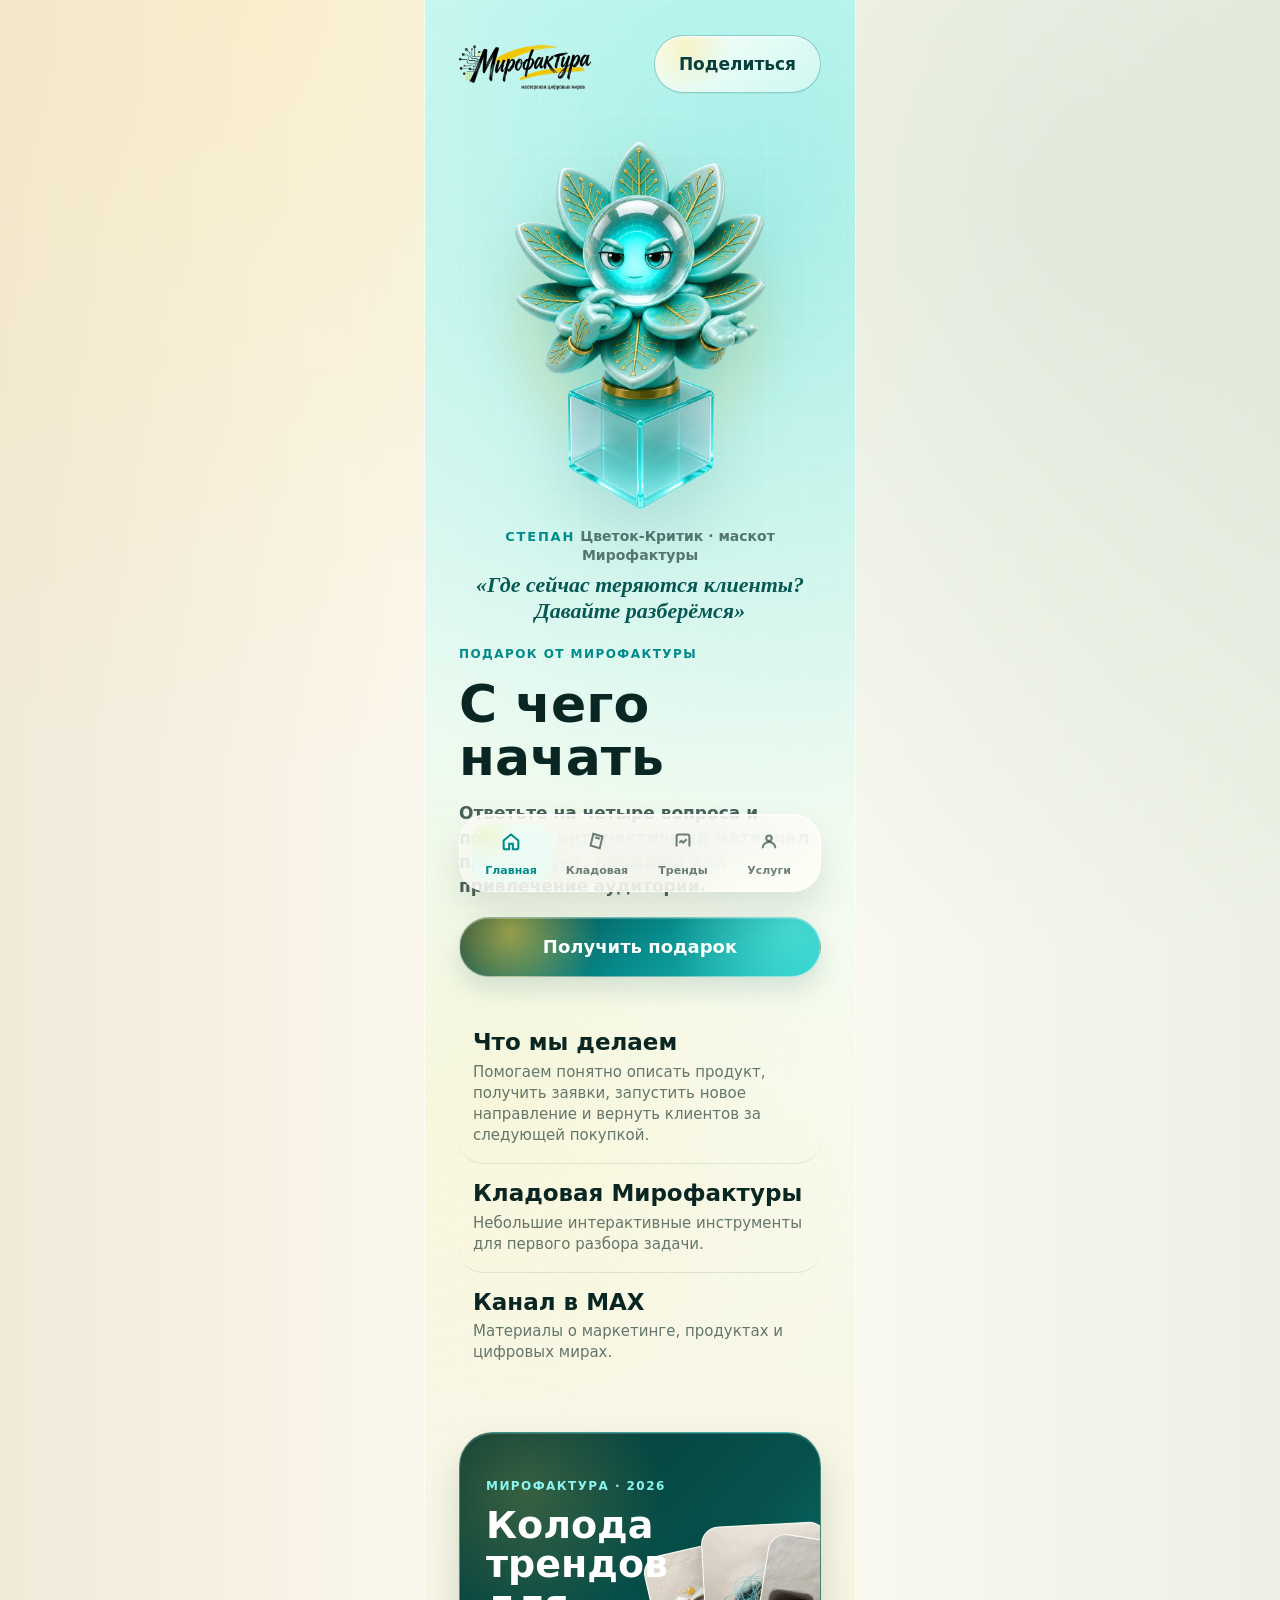
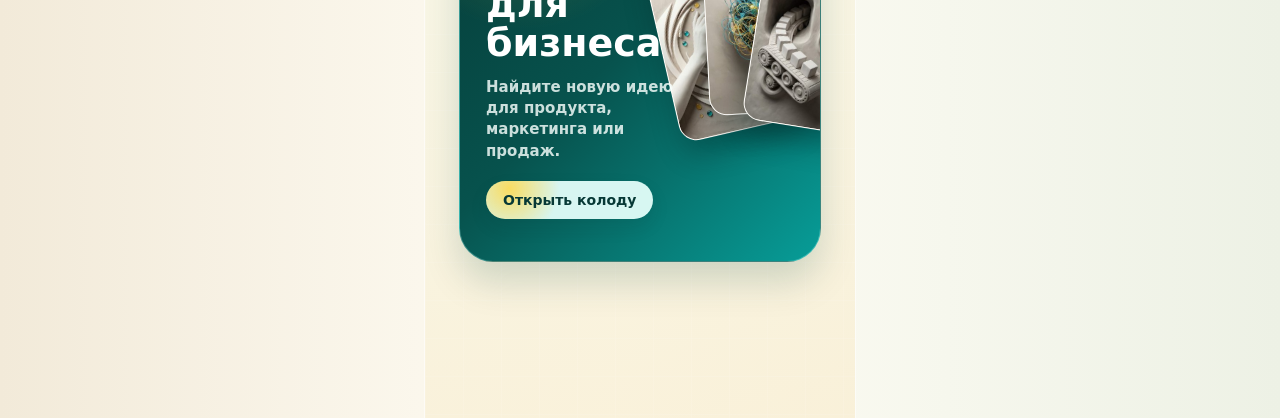
==== max/index.html @ 39ebfc90 "Fix route v2 result navigation and illustration" ====
<!doctype html>
<html lang="ru">
  <head>
    <meta charset="utf-8">
    <base href="../">
    <meta name="viewport" content="width=device-width, initial-scale=1, viewport-fit=cover">
    <title>Мирофактура — MAX</title>
    <meta name="description" content="Мирофактура соединяет маркетинг, технологии и геймдизайн. Помогаем понятно описать продукт, получить заявки, увеличить повторные продажи и сократить ручную работу.">
    <script src="https://st.max.ru/js/max-web-app.js"></script>
    <script>
      window.MIROFAKTURA_PLATFORM = 'max';
      window.MIROFAKTURA_ACCESS_MODE = 'open';
      if (new URLSearchParams(window.location.search).get('variant') === 'route-v2') {
        window.MIROFAKTURA_VARIANT = 'route-v2';
      }
      window.MIROFAKTURA_MAX_BOT_URL = 'https://max.ru/id590417093305_bot';
      window.MIROFAKTURA_MAX_CHANNEL_URL = 'https://max.ru/channel_mirofactura';
      window.MIROFAKTURA_MAX_LOAD_PROGRESS_URL = 'https://cb.multy.ai/api/v1/hook/app/b9c89cbdf0f21aa63c6111487770196a';
      window.MIROFAKTURA_MAX_SAVE_PROGRESS_URL = 'https://cb.multy.ai/api/v1/hook/app/bfbc41275aaab161df78a4d0b0f399af';
      window.MIROFAKTURA_MAX_FOLLOWUP_URL = 'https://cb.multy.ai/api/v1/hook/app/5e4036283a04be729b08a4b608677637';
    </script>
    <script src="./platform/platform-core.js?v=20260719-max-deploy-01"></script>
    <script src="./platform/max-adapter.js?v=20260724-referral-share-42"></script>
    <link rel="preload" href="./assets/logo-black-yellow.webp" as="image" type="image/webp">
    <link rel="preload" href="./assets/stepan-start.webp" as="image" type="image/webp">
    <link rel="preload" href="./assets/stepan-product-question.webp" as="image" type="image/webp">
    <link rel="prefetch" href="./assets/logo-black-aqua.webp" as="image" type="image/webp">
    <link rel="prefetch" href="./trend-deck-native.js?v=20260726-bonus-dialog-50" as="script">
    <link rel="prefetch" href="./trends-native.css?v=20260726-bonus-dialog-50" as="style">
    <link rel="stylesheet" href="./styles.css?v=20260726-bonus-dialog-50">
  </head>
  <body>
    <div class="app-loader" id="app-loader" role="status" aria-label="Загрузка Мирофактуры">
      <div class="app-loader__content">
        <img src="./assets/logo-black-yellow.webp" alt="" aria-hidden="true">
        <span class="app-loader__line" aria-hidden="true"></span>
      </div>
    </div>
    <script>
      window.__mirofakturaLoaderTimer = window.setTimeout(function () {
        document.getElementById('app-loader')?.classList.add('is-visible');
      }, 220);
    </script>
    <div id="app"></div>
    <script>
      (function () {
        const appScript = document.createElement('script');
        appScript.src = window.MIROFAKTURA_VARIANT === 'route-v2'
          ? './app.js?v=20260809-route-v2-result-nav-06'
          : './app.js?v=20260806-product-line-result-01';
        document.body.appendChild(appScript);
      }());
    </script>
  </body>
</html>
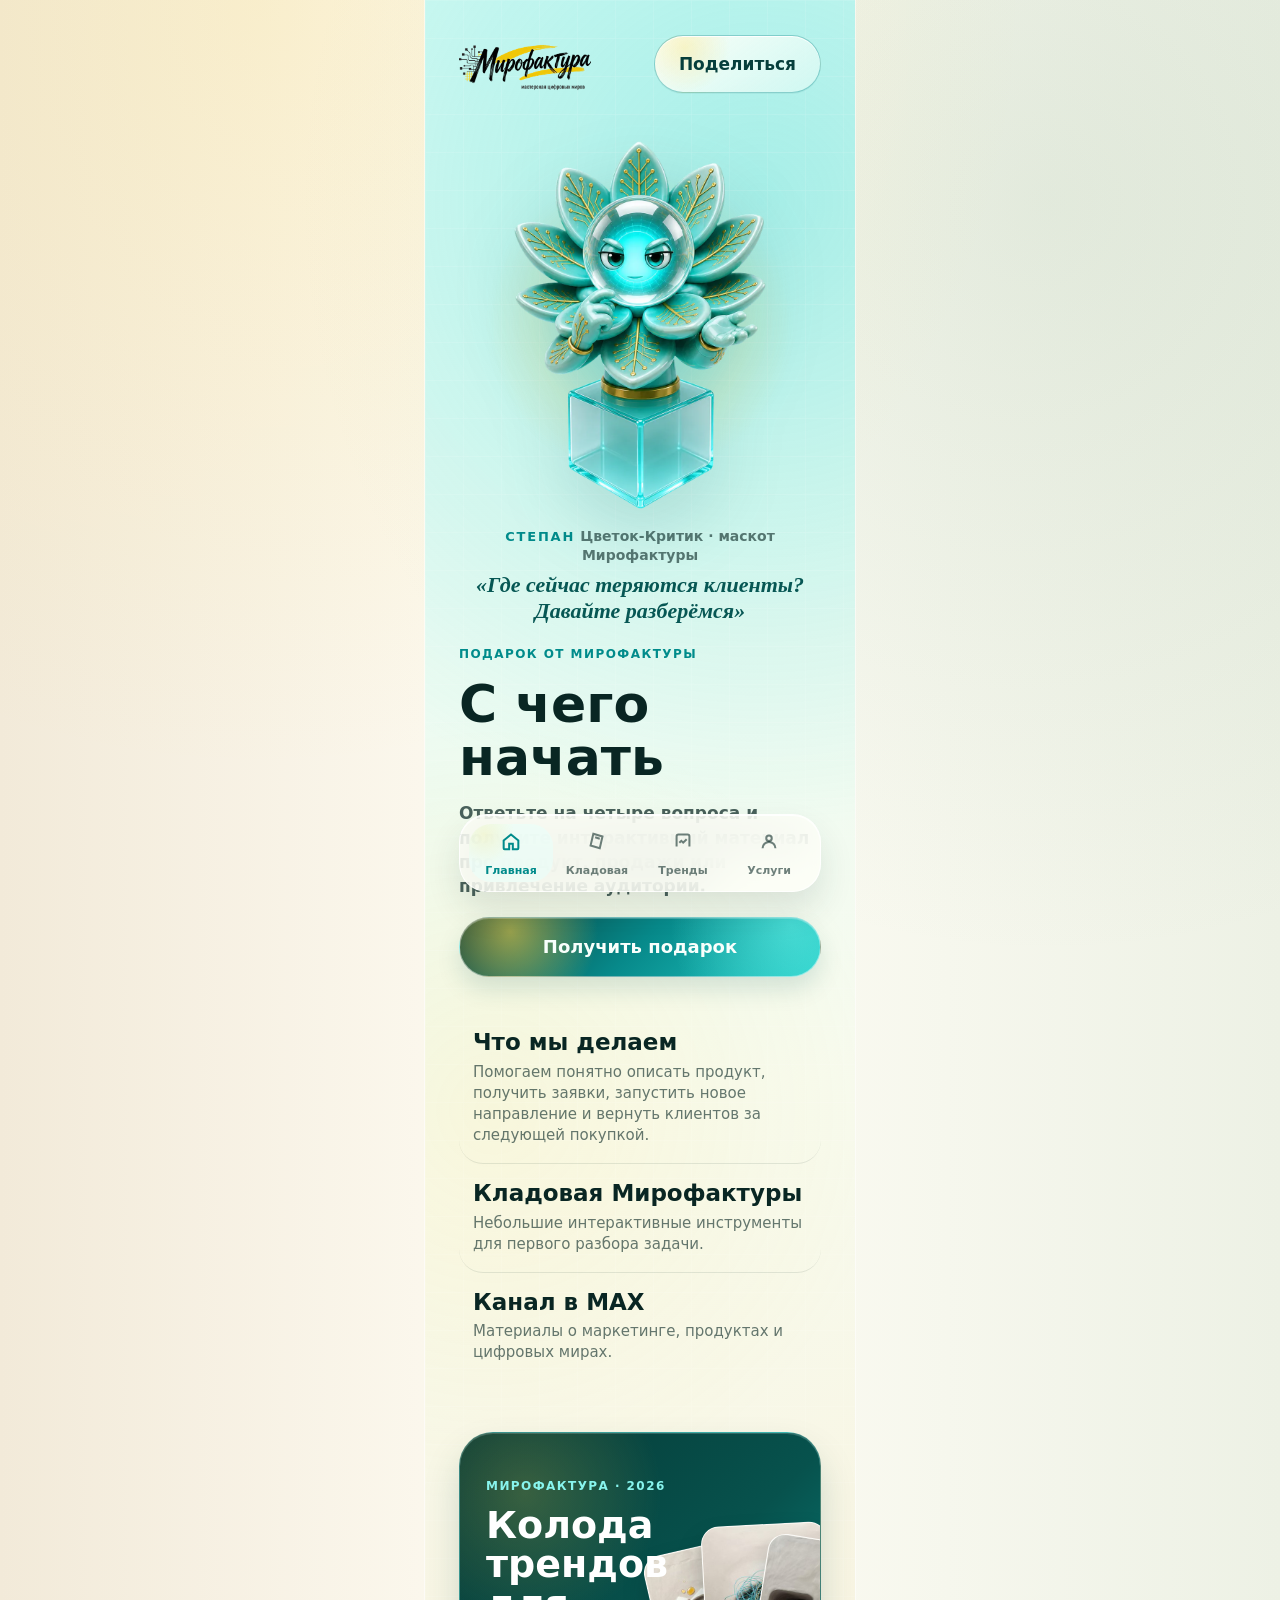
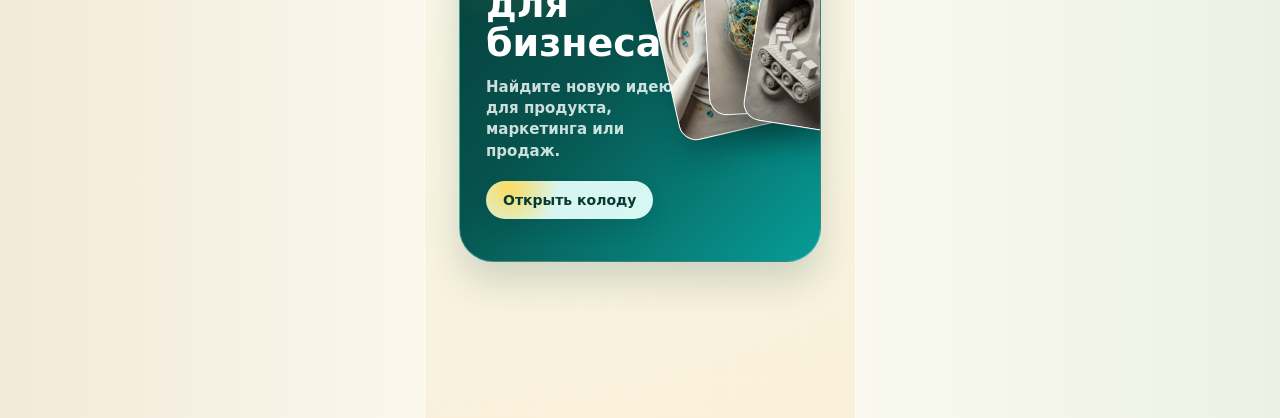
==== commit 013bbbb3: "Use transparent Stepan illustration in route v2" ====
--- a/max/index.html
+++ b/max/index.html
@@ -46,7 +46,7 @@
       (function () {
         const appScript = document.createElement('script');
         appScript.src = window.MIROFAKTURA_VARIANT === 'route-v2'
-          ? './app.js?v=20260809-route-v2-result-nav-06'
+          ? './app.js?v=20260809-route-v2-transparent-stepan-07'
           : './app.js?v=20260806-product-line-result-01';
         document.body.appendChild(appScript);
       }());
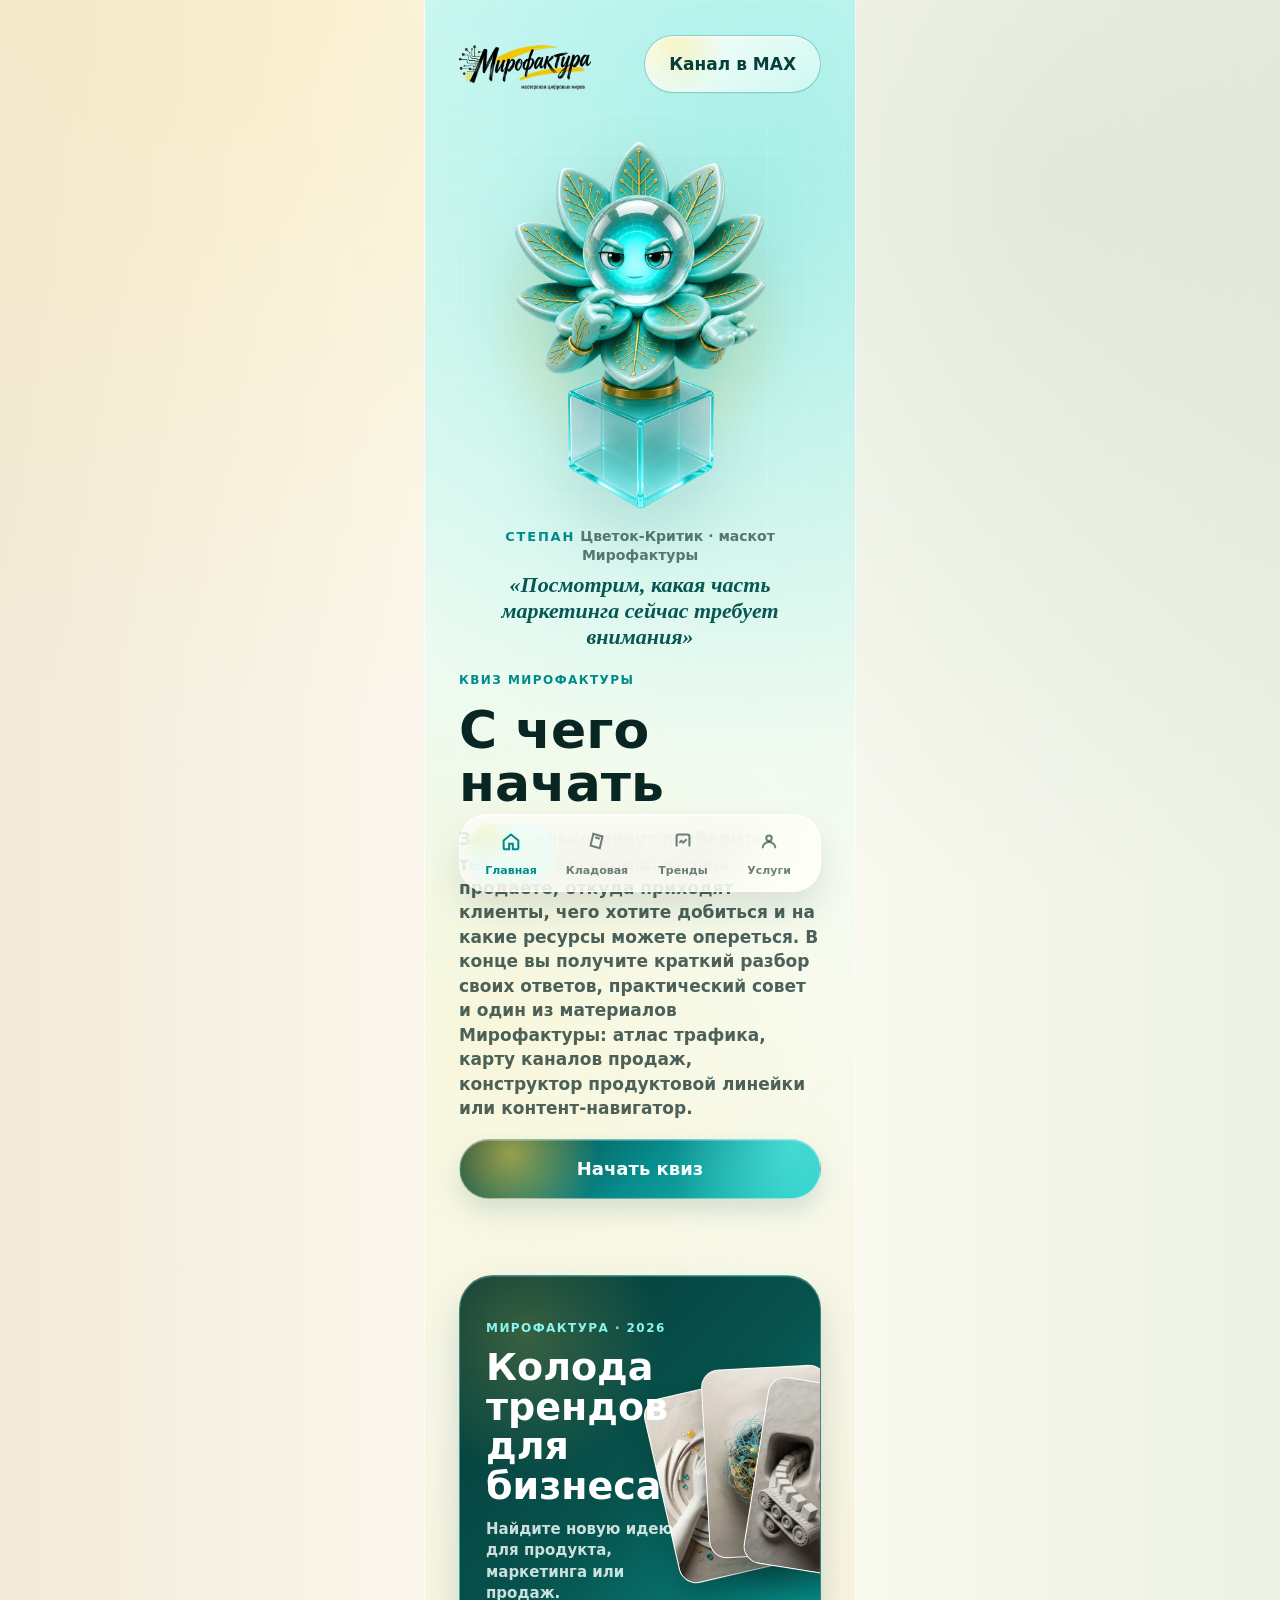
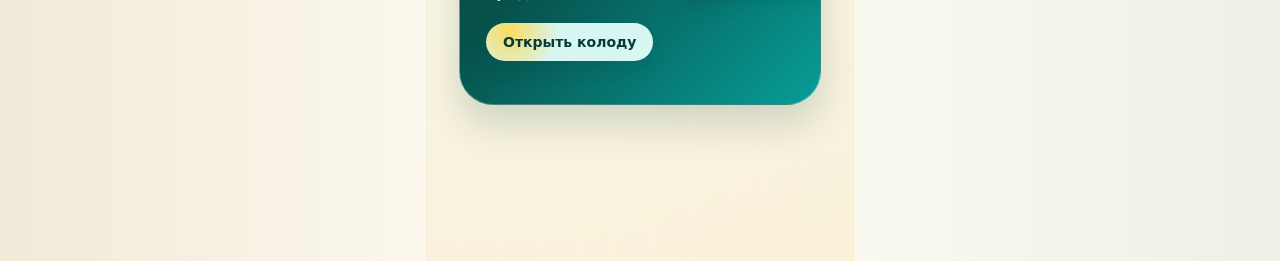
==== commit d0ea203c: "Promote route v2 to primary app" ====
--- a/max/index.html
+++ b/max/index.html
@@ -10,9 +10,7 @@
     <script>
       window.MIROFAKTURA_PLATFORM = 'max';
       window.MIROFAKTURA_ACCESS_MODE = 'open';
-      if (new URLSearchParams(window.location.search).get('variant') === 'route-v2') {
-        window.MIROFAKTURA_VARIANT = 'route-v2';
-      }
+      window.MIROFAKTURA_VARIANT = 'route-v2';
       window.MIROFAKTURA_MAX_BOT_URL = 'https://max.ru/id590417093305_bot';
       window.MIROFAKTURA_MAX_CHANNEL_URL = 'https://max.ru/channel_mirofactura';
       window.MIROFAKTURA_MAX_LOAD_PROGRESS_URL = 'https://cb.multy.ai/api/v1/hook/app/b9c89cbdf0f21aa63c6111487770196a';
@@ -28,6 +26,7 @@
     <link rel="prefetch" href="./trend-deck-native.js?v=20260726-bonus-dialog-50" as="script">
     <link rel="prefetch" href="./trends-native.css?v=20260726-bonus-dialog-50" as="style">
     <link rel="stylesheet" href="./styles.css?v=20260726-bonus-dialog-50">
+    <link rel="stylesheet" href="./route-v2.css?v=20260809-route-v2-transparent-stepan-07" data-mirofactura-variant="route-v2">
   </head>
   <body>
     <div class="app-loader" id="app-loader" role="status" aria-label="Загрузка Мирофактуры">
@@ -42,14 +41,6 @@
       }, 220);
     </script>
     <div id="app"></div>
-    <script>
-      (function () {
-        const appScript = document.createElement('script');
-        appScript.src = window.MIROFAKTURA_VARIANT === 'route-v2'
-          ? './app.js?v=20260809-route-v2-transparent-stepan-07'
-          : './app.js?v=20260806-product-line-result-01';
-        document.body.appendChild(appScript);
-      }());
-    </script>
+    <script src="./app.js?v=20260821-route-v2-primary-10"></script>
   </body>
 </html>
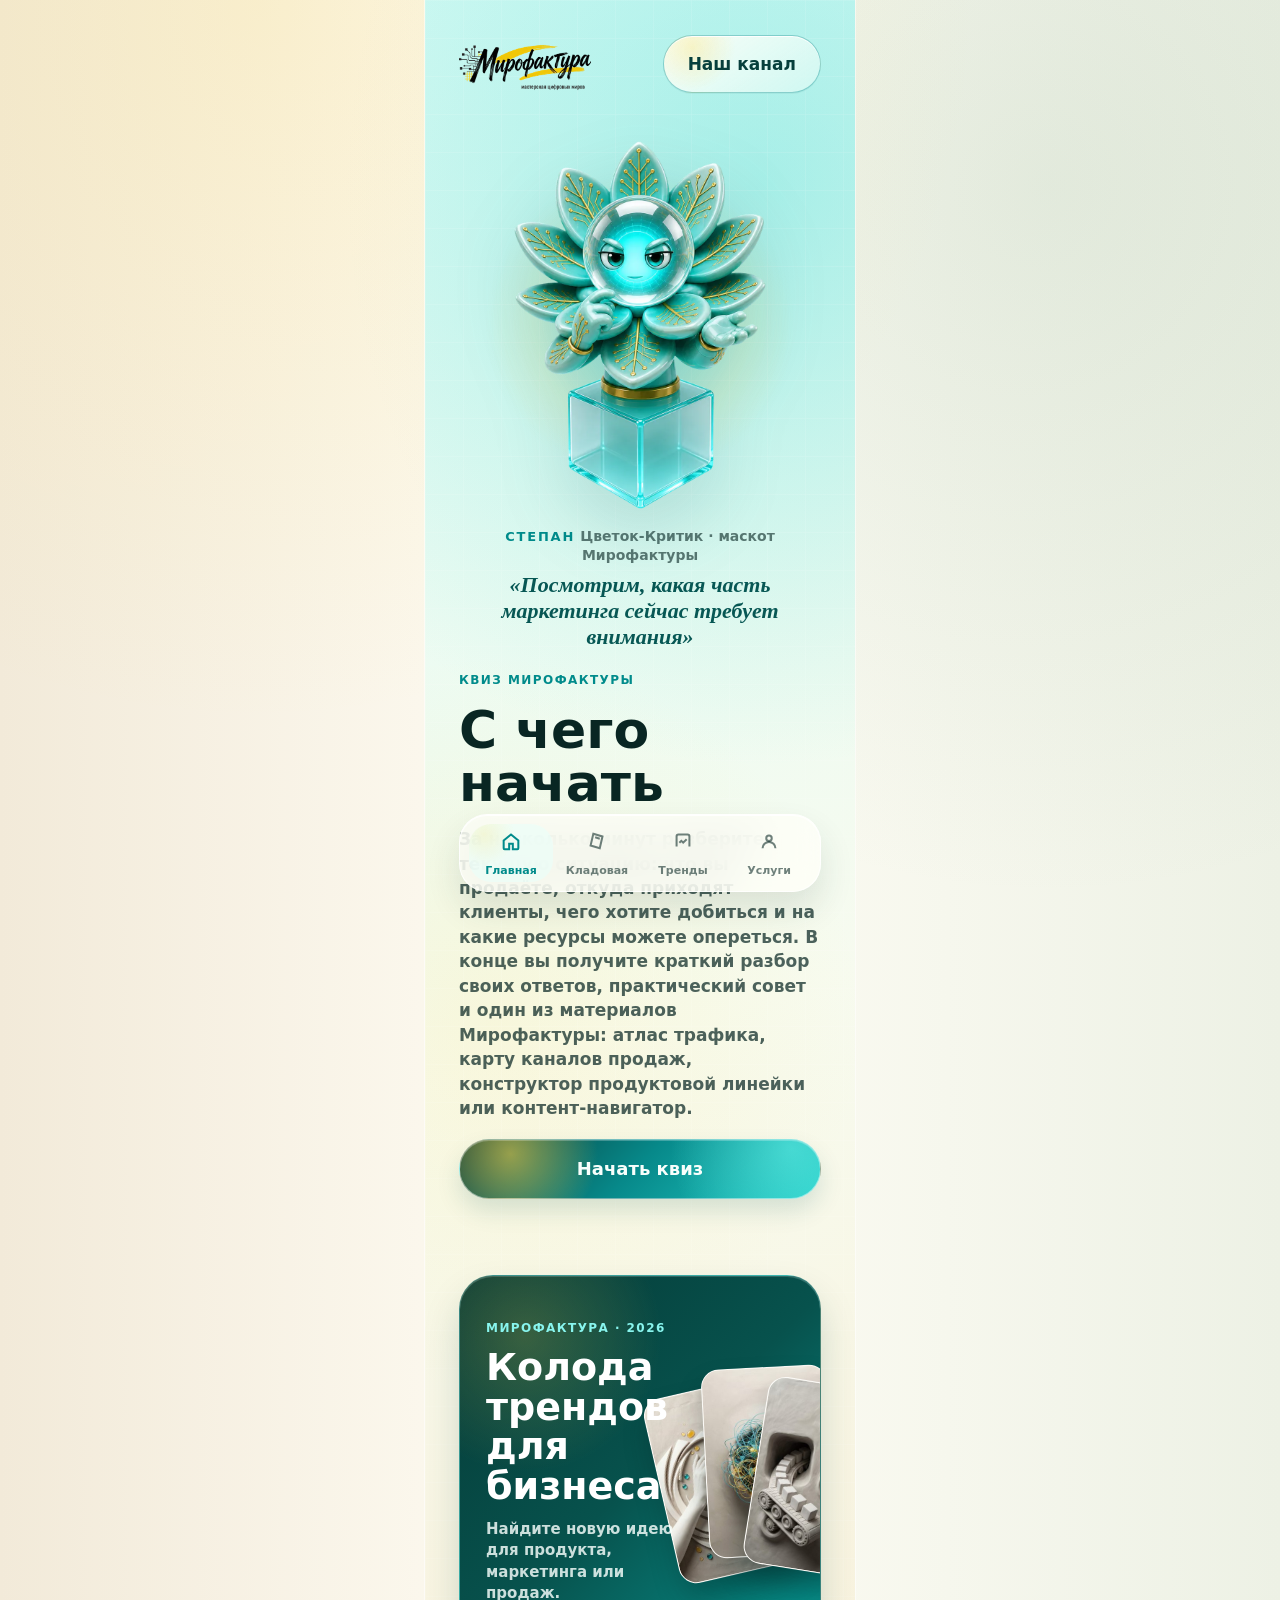
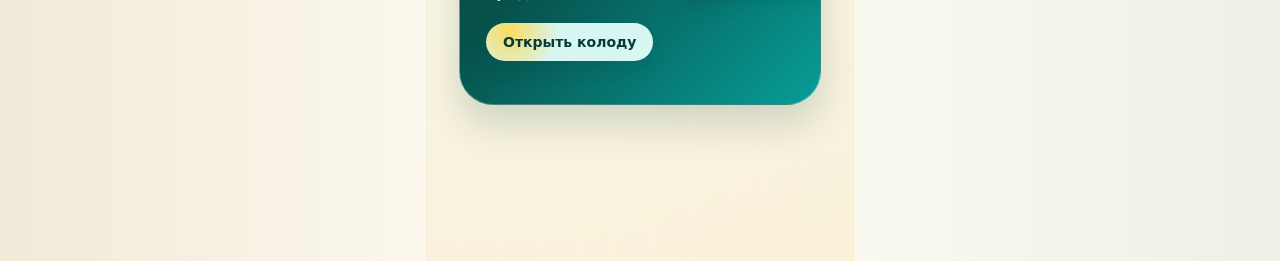
==== commit e011e54a: "Rename MAX channel button" ====
--- a/max/index.html
+++ b/max/index.html
@@ -41,6 +41,6 @@
       }, 220);
     </script>
     <div id="app"></div>
-    <script src="./app.js?v=20260821-route-v2-primary-10"></script>
+    <script src="./app.js?v=20260914-max-channel-label-01"></script>
   </body>
 </html>
